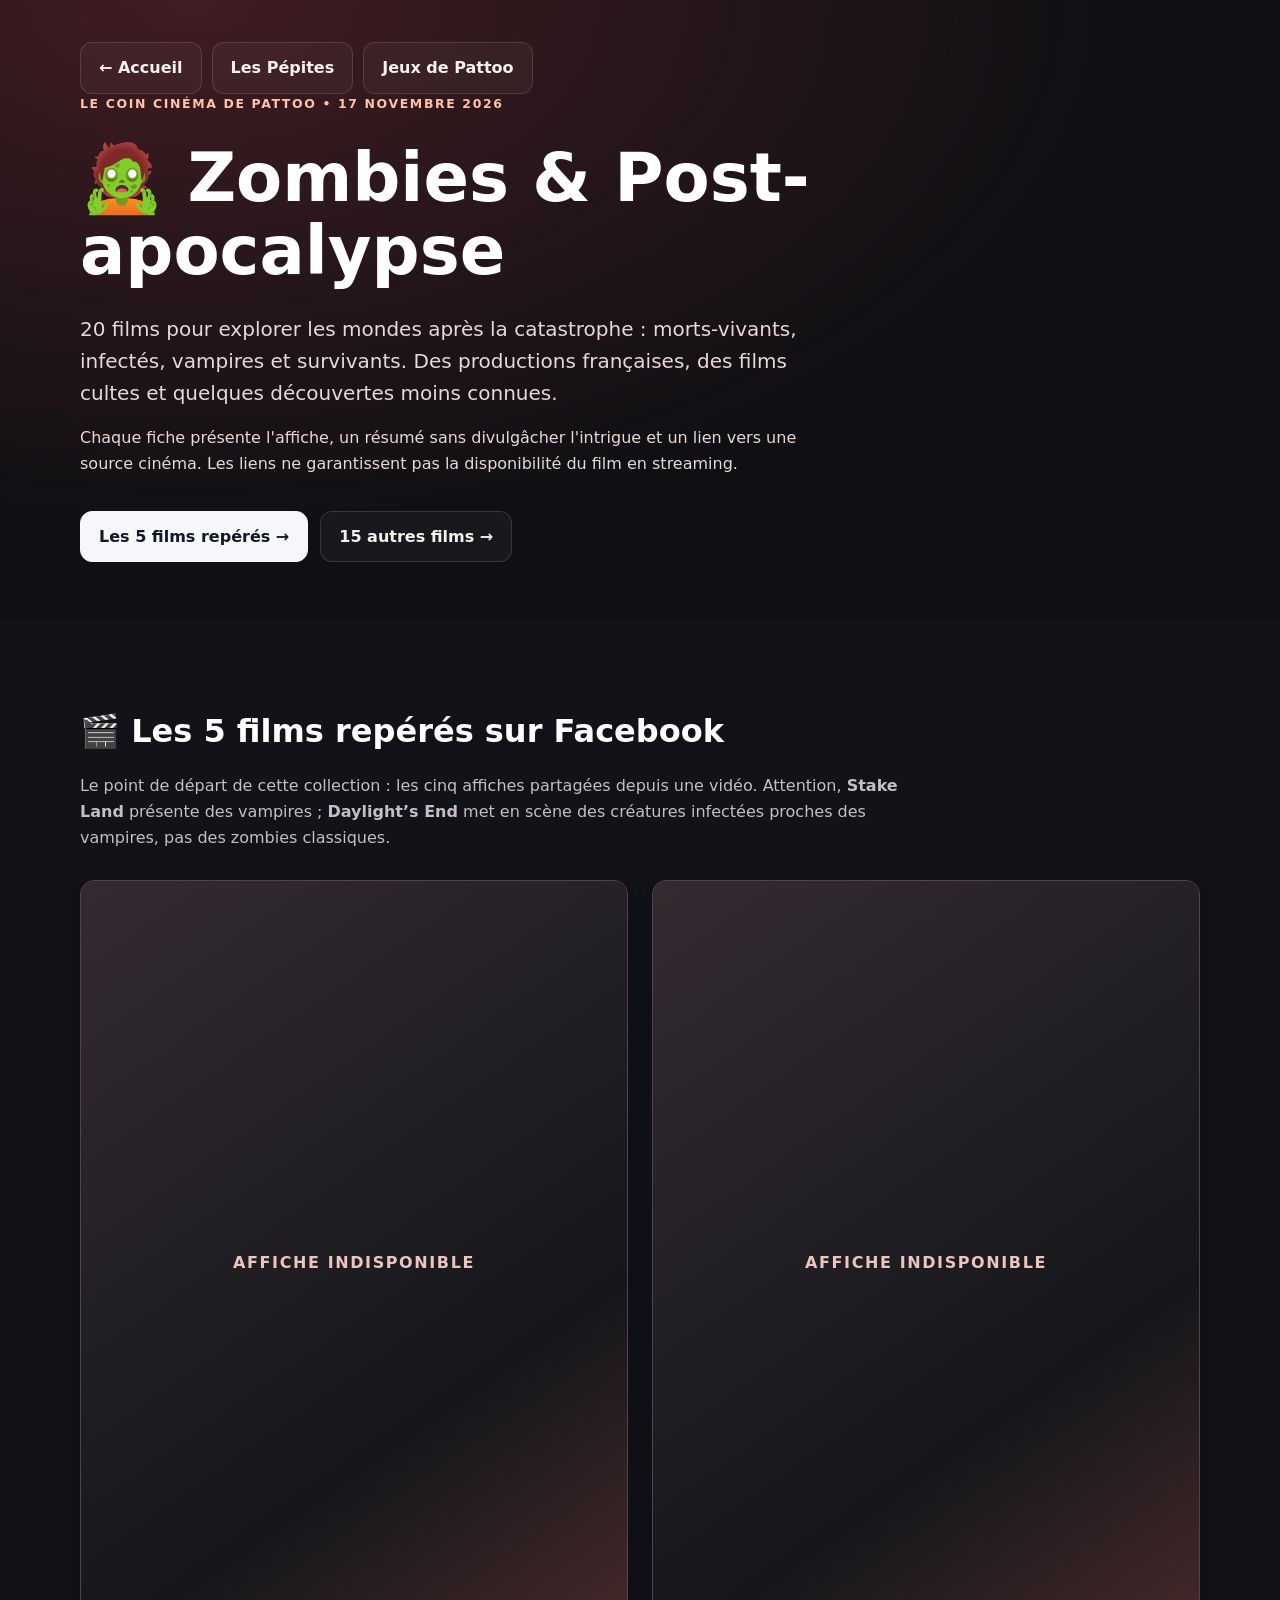
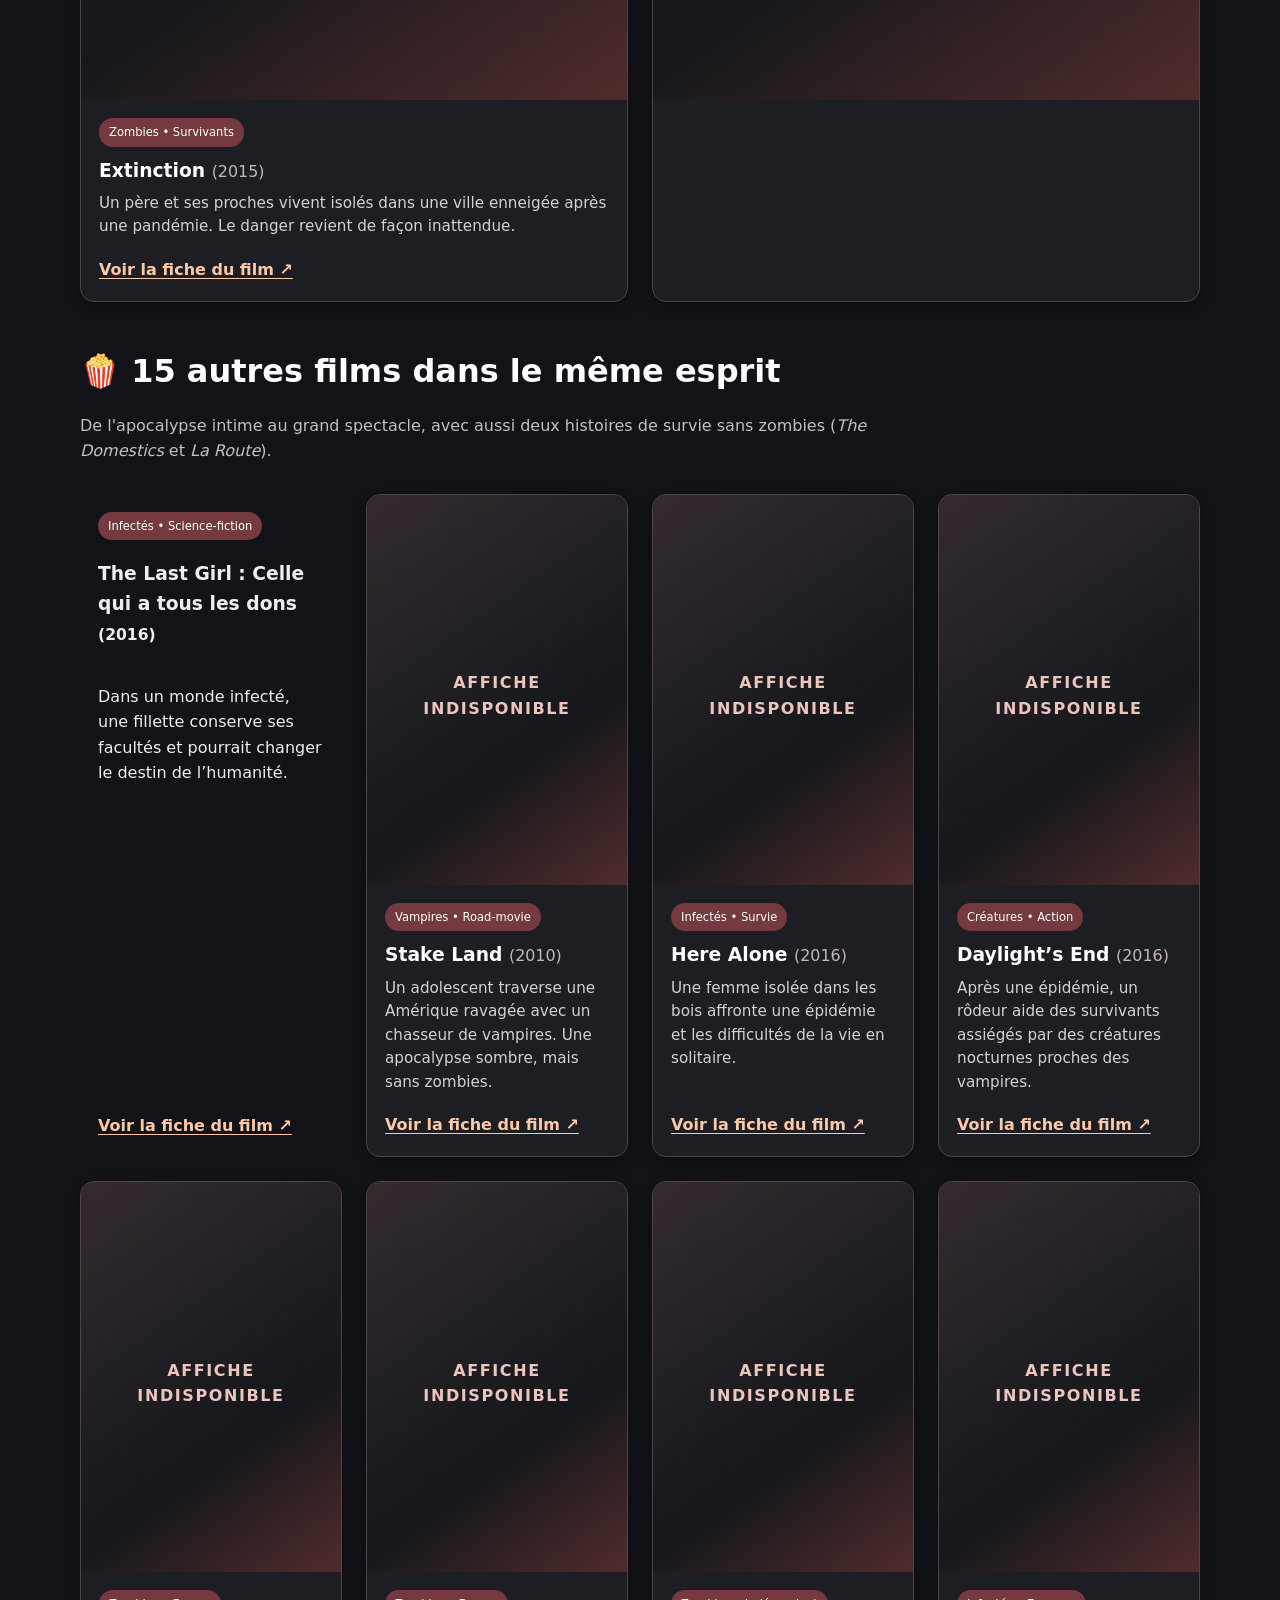
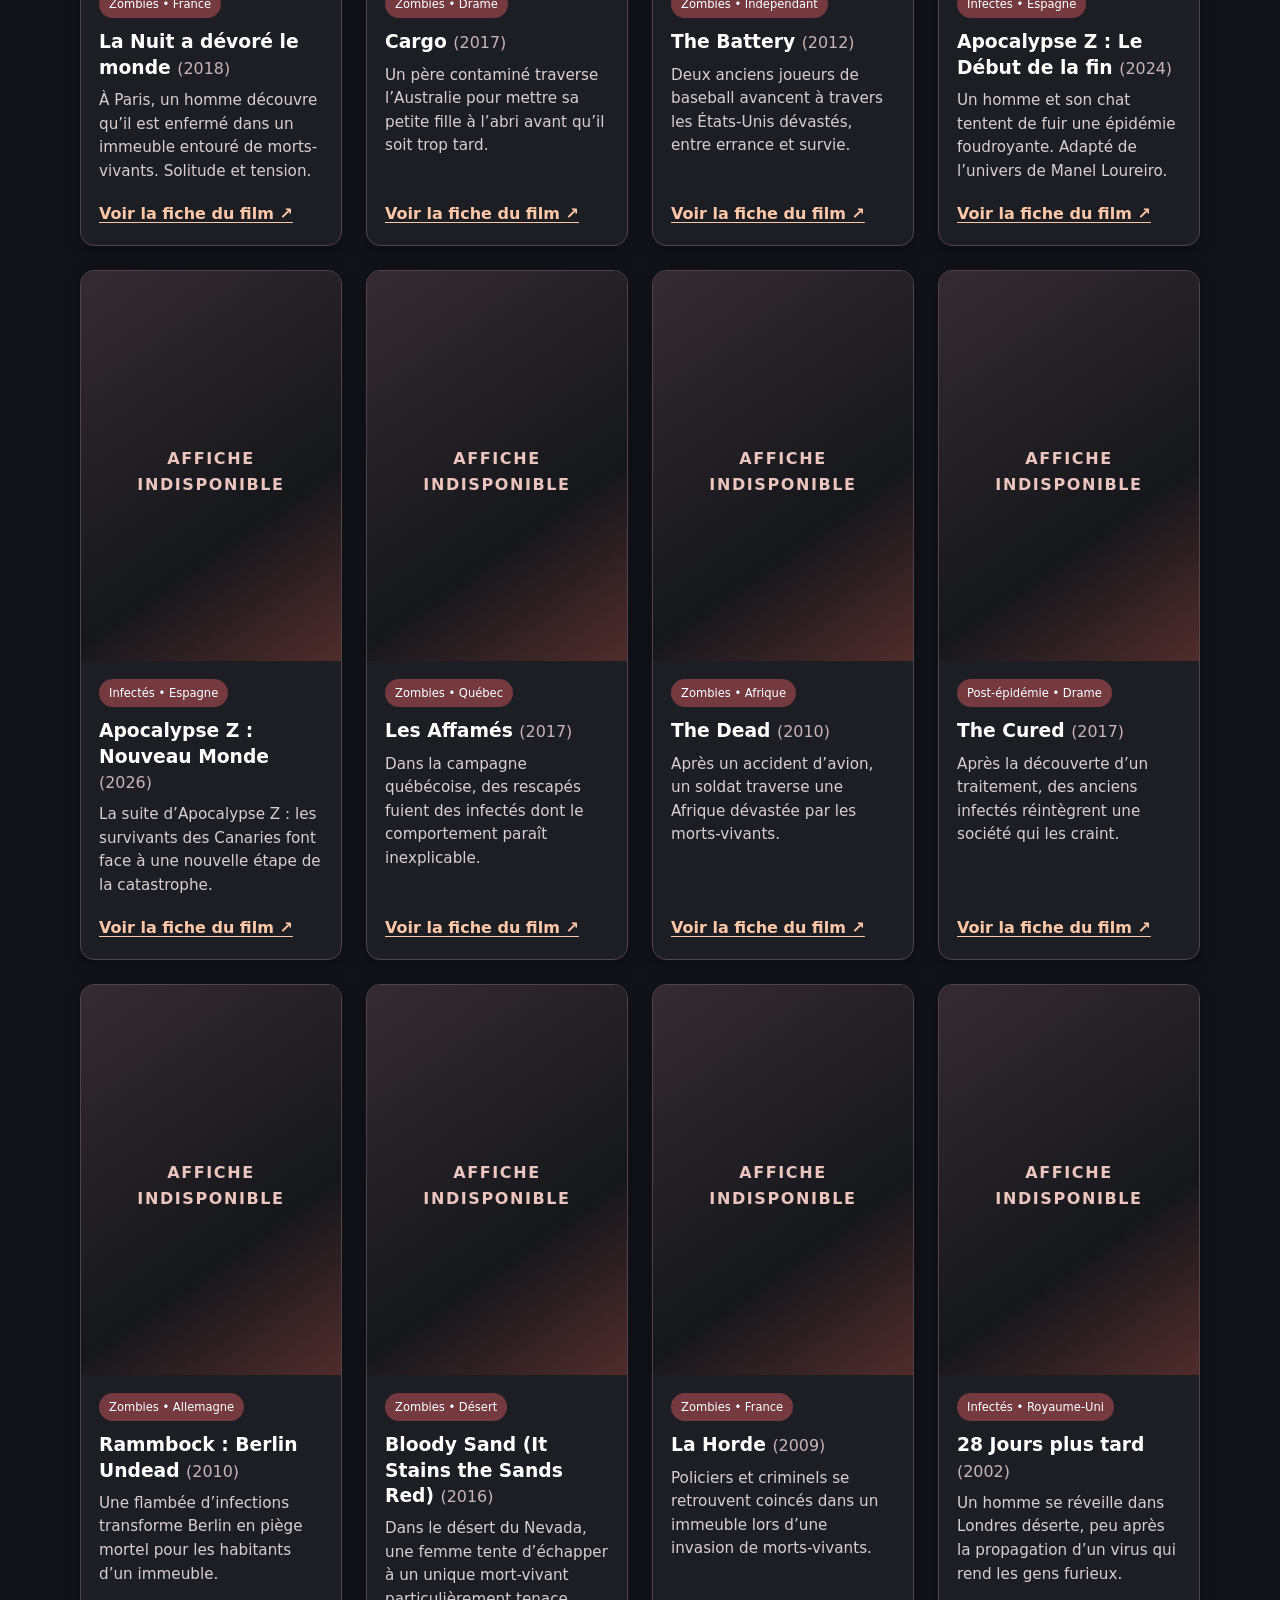
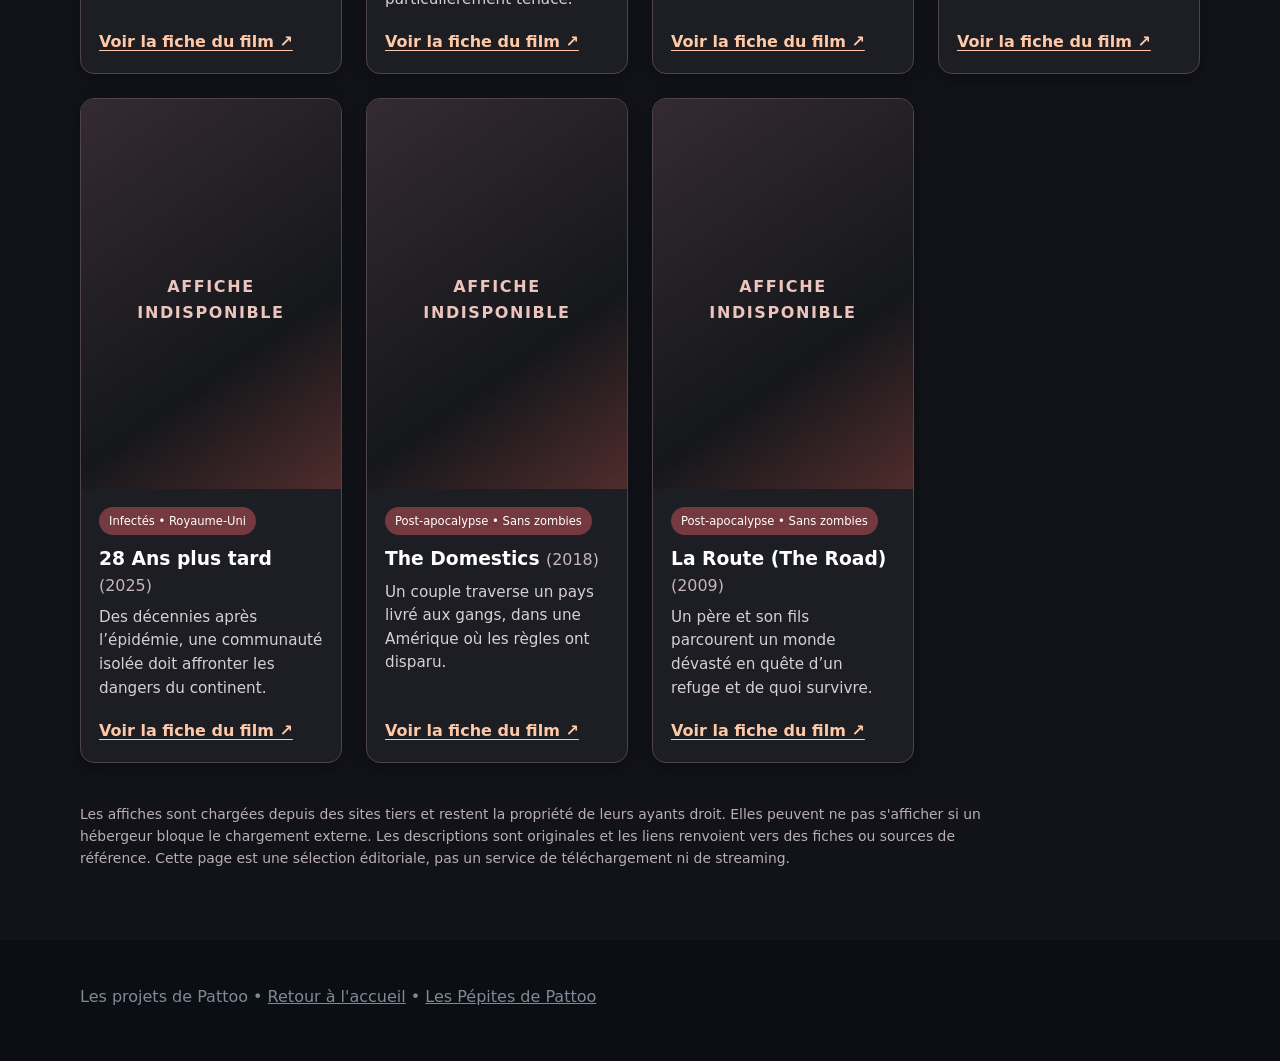
==== cinema.html @ 202adca7 "Ajoute une rubrique cinéma : 20 films zombies et post-apocalyptiques avec affiches" ====
<!doctype html>
<html lang="fr">
<head>
<meta charset="utf-8"><meta name="viewport" content="width=device-width, initial-scale=1">
<title>Cinéma de Pattoo — 20 films de zombies et post-apocalyptiques</title>
<meta name="description" content="20 films de zombies, infectés, vampires et survie post-apocalyptique : affiches, présentations et liens vers les fiches. La sélection de Pattoo.">
<link rel="canonical" href="https://les-projets-de-pattoo.vercel.app/cinema.html">
<meta property="og:title" content="Cinéma de Pattoo — Zombies & Post-apocalypse">
<meta property="og:description" content="20 films de zombies et mondes dévastés, avec affiches et courts résumés.">
<meta property="og:url" content="https://les-projets-de-pattoo.vercel.app/cinema.html">
<meta property="og:type" content="website"><meta property="og:locale" content="fr_FR">
<link rel="stylesheet" href="styles.css">
<style>
:root{color-scheme:dark}.cinema-header{background:radial-gradient(ellipse at 15% 0%,#6a272d88,transparent 60%),#101014;color:#f5f1ee;padding:42px 0 56px}
.cinema-header h1{font-size:clamp(2.1rem,6vw,4.2rem);line-height:1.1;margin:28px 0 12px;color:white}
.cinema-header p{max-width:750px;color:#e7d9d5}
.cinema-header nav{display:flex;gap:10px;flex-wrap:wrap}
.cinema-header .eyebrow{color:#ffc3a7;letter-spacing:.13em}
.film-section{background:#111319;padding:44px 0 70px;color:#eee}
.film-section .intro{max-width:850px;margin-bottom:30px;color:#c6bec0}
.film-grid{display:grid;grid-template-columns:repeat(auto-fit,minmax(min(100%,235px),1fr));gap:24px}
.film{border:1px solid #504448;border-radius:14px;overflow:hidden;background:#1d1d24;display:flex;flex-direction:column;box-shadow:0 5px 16px #0005}
.poster{display:flex;position:relative;aspect-ratio:2/3;background:linear-gradient(145deg,#342b31,#15171b 65%,#502c2c);align-items:center;justify-content:center;overflow:hidden}
.poster img{width:100%;height:100%;object-fit:contain;background:#17171b}
.poster.sans-affiche:after{content:"AFFICHE INDISPONIBLE";position:absolute;top:45%;left:5%;width:90%;font-weight:700;text-align:center;color:#ecc5be;letter-spacing:.1em}
.film-content{padding:18px;display:flex;flex:1;flex-direction:column}
.film h3{color:#fff;font-size:1.17rem;line-height:1.35;margin:11px 0 9px}
.film h3 small{font-weight:400;font-size:.85em;color:#c6b5ba}
.film p{line-height:1.55;font-size:.95rem;color:#d7d0d2;margin:0 0 18px}
.tag{background:#743a40;color:#fff;border-radius:14px;font-size:.72rem;align-self:start;padding:5px 10px}
.detail{color:#ffc9a7;font-weight:650;margin-top:auto;text-decoration:underline;text-underline-offset:3px}
.film-section h2{color:#fff;margin:44px 0 16px;font-size:clamp(1.4rem,3vw,2rem)}
.fineprint{color:#baaeb2;font-size:.87rem;max-width:920px;margin:40px 0 0;line-height:1.6}
@media(max-width:640px){.cinema-header{padding-top:26px}.film-grid{grid-template-columns:repeat(2,minmax(0,1fr));gap:12px}.film-content{padding:12px}.film h3{font-size:1rem}.film p{font-size:.87rem}.poster{aspect-ratio:2/3}}
@media(max-width:380px){.film-grid{grid-template-columns:1fr}}
</style>
</head>
<body>
<header class="cinema-header"><div class="wrap">
<nav aria-label="Navigation"><a class="button" href="index.html">← Accueil</a><a class="button" href="pepites.html">Les Pépites</a><a class="button" href="jeux.html">Jeux de Pattoo</a></nav>
<p class="eyebrow">LE COIN CINÉMA DE PATTOO • 17 NOVEMBRE 2026</p>
<h1>🧟 Zombies &amp; Post-apocalypse</h1>
<p class="lead">20 films pour explorer les mondes après la catastrophe : morts-vivants, infectés, vampires et survivants. Des productions françaises, des films cultes et quelques découvertes moins connues.</p>
<p>Chaque fiche présente l'affiche, un résumé sans divulgâcher l'intrigue et un lien vers une source cinéma. Les liens ne garantissent pas la disponibilité du film en streaming.</p>
<div class="hero-actions"><a class="button primary" href="#mes-captures">Les 5 films repérés →</a><a class="button" href="#autres-films">15 autres films →</a></div>
</div></header>
<main class="film-section"><div class="wrap">
<h2 id="mes-captures">🎬 Les 5 films repérés sur Facebook</h2>
<p class="intro">Le point de départ de cette collection : les cinq affiches partagées depuis une vidéo. Attention, <strong>Stake Land</strong> présente des vampires ; <strong>Daylight’s End</strong> met en scène des créatures infectées proches des vampires, pas des zombies classiques.</p>
<div class="film-grid"><article class="film" data-group="captures">
<a class="poster" href="https://www.pathefilms.com/en/movies/extinction/dvd-blu-ray-vod" target="_blank" rel="noopener noreferrer" aria-label="Voir la fiche de Extinction"><img src="https://pathefilms-site-prod.s3.eu-west-3.amazonaws.com/media/cache/cover/2024/10/10/370ed206-209b-4878-91fd-c6c2366d0879-extinction.jpg/1f453ad824a670c0a9198446896070a6" alt="Affiche du film Extinction" loading="lazy" referrerpolicy="no-referrer" onerror="this.style.display='none'; this.parentElement.classList.add('sans-affiche')"></a>
<div class="film-content"><span class="tag">Zombies • Survivants</span><h3>Extinction <small>(2015)</small></h3><p>Un père et ses proches vivent isolés dans une ville enneigée après une pandémie. Le danger revient de façon inattendue.</p><a class="detail" href="https://www.pathefilms.com/en/movies/extinction/dvd-blu-ray-vod" target="_blank" rel="noopener noreferrer">Voir la fiche du film ↗</a></div></article>
<article class="film" data-group="captures">
<a class="poster" href="https://www.allocine.fr/film/fichefilm_gen_cfilm=236389.html" target="_blank" rel="noopener noreferrer" aria-label="Voir la fiche de The Last Girl : Celle qui a tous les dons"><img src="https://www.impawards.com/2016/posters/girl_with_all_the_gifts_ver4_xxlg.jpg" alt="Affiche du film The Last Girl : Celle qui a tous les dons" loading="lazy" referrerpolicy="no-referrer" onerror="this.style.display='none'; this.parentElement.classList.add('sans-affiche')"></a></div>
<h2 id="autres-films">🍿 15 autres films dans le même esprit</h2>
<p class="intro">De l'apocalypse intime au grand spectacle, avec aussi deux histoires de survie sans zombies (<em>The Domestics</em> et <em>La Route</em>).</p>
<div class="film-grid"><div class="film-content"><span class="tag">Infectés • Science-fiction</span><h3>The Last Girl : Celle qui a tous les dons <small>(2016)</small></h3><p>Dans un monde infecté, une fillette conserve ses facultés et pourrait changer le destin de l’humanité.</p><a class="detail" href="https://www.allocine.fr/film/fichefilm_gen_cfilm=236389.html" target="_blank" rel="noopener noreferrer">Voir la fiche du film ↗</a></div></article>
<article class="film" data-group="captures">
<a class="poster" href="https://www.allocine.fr/film/fichefilm_gen_cfilm=186053.html" target="_blank" rel="noopener noreferrer" aria-label="Voir la fiche de Stake Land"><img src="https://d2j05qp2jb3mfw.cloudfront.net/film-artwork/2431/_1200x630_fit_center-center_82_none/Stake-Land.jpg?mtime=1728068060" alt="Affiche du film Stake Land" loading="lazy" referrerpolicy="no-referrer" onerror="this.style.display='none'; this.parentElement.classList.add('sans-affiche')"></a>
<div class="film-content"><span class="tag">Vampires • Road-movie</span><h3>Stake Land <small>(2010)</small></h3><p>Un adolescent traverse une Amérique ravagée avec un chasseur de vampires. Une apocalypse sombre, mais sans zombies.</p><a class="detail" href="https://www.allocine.fr/film/fichefilm_gen_cfilm=186053.html" target="_blank" rel="noopener noreferrer">Voir la fiche du film ↗</a></div></article>
<article class="film" data-group="captures">
<a class="poster" href="https://www.allocine.fr/film/fichefilm_gen_cfilm=245994.html" target="_blank" rel="noopener noreferrer" aria-label="Voir la fiche de Here Alone"><img src="https://fr.web.img6.acsta.net/pictures/21/05/10/15/18/0114825.jpg" alt="Affiche du film Here Alone" loading="lazy" referrerpolicy="no-referrer" onerror="this.style.display='none'; this.parentElement.classList.add('sans-affiche')"></a>
<div class="film-content"><span class="tag">Infectés • Survie</span><h3>Here Alone <small>(2016)</small></h3><p>Une femme isolée dans les bois affronte une épidémie et les difficultés de la vie en solitaire.</p><a class="detail" href="https://www.allocine.fr/film/fichefilm_gen_cfilm=245994.html" target="_blank" rel="noopener noreferrer">Voir la fiche du film ↗</a></div></article>
<article class="film" data-group="captures">
<a class="poster" href="https://www.amctheatres.com/movies/daylight-s-end-51648" target="_blank" rel="noopener noreferrer" aria-label="Voir la fiche de Daylight’s End"><img src="https://images.fandango.com/ImageRenderer/820/0/redesign/static/img/default_poster.png/0/images/masterrepository/fandango/194358/DaylightsEnd-posterart.jpg" alt="Affiche du film Daylight’s End" loading="lazy" referrerpolicy="no-referrer" onerror="this.style.display='none'; this.parentElement.classList.add('sans-affiche')"></a>
<div class="film-content"><span class="tag">Créatures • Action</span><h3>Daylight’s End <small>(2016)</small></h3><p>Après une épidémie, un rôdeur aide des survivants assiégés par des créatures nocturnes proches des vampires.</p><a class="detail" href="https://www.amctheatres.com/movies/daylight-s-end-51648" target="_blank" rel="noopener noreferrer">Voir la fiche du film ↗</a></div></article>
<article class="film" data-group="selection">
<a class="poster" href="https://www.avoir-alire.com/la-nuit-a-devore-le-monde-bande-annonce-d-un-french-zombie-movie-gerardmer-2018" target="_blank" rel="noopener noreferrer" aria-label="Voir la fiche de La Nuit a dévoré le monde"><img src="https://www.avoir-alire.com/IMG/logo/arton37463.jpg" alt="Affiche du film La Nuit a dévoré le monde" loading="lazy" referrerpolicy="no-referrer" onerror="this.style.display='none'; this.parentElement.classList.add('sans-affiche')"></a>
<div class="film-content"><span class="tag">Zombies • France</span><h3>La Nuit a dévoré le monde <small>(2018)</small></h3><p>À Paris, un homme découvre qu’il est enfermé dans un immeuble entouré de morts-vivants. Solitude et tension.</p><a class="detail" href="https://www.avoir-alire.com/la-nuit-a-devore-le-monde-bande-annonce-d-un-french-zombie-movie-gerardmer-2018" target="_blank" rel="noopener noreferrer">Voir la fiche du film ↗</a></div></article>
<article class="film" data-group="selection">
<a class="poster" href="https://www.imdb.com/title/tt3860916/" target="_blank" rel="noopener noreferrer" aria-label="Voir la fiche de Cargo"><img src="https://m.media-amazon.com/images/M/MV5BNTE2MTg0NWQtNDgxZS00NWUxLWEyMzYtNDNjMzQwNzVhMGZhXkEyXkFqcGc%40._V1_.jpg" alt="Affiche du film Cargo" loading="lazy" referrerpolicy="no-referrer" onerror="this.style.display='none'; this.parentElement.classList.add('sans-affiche')"></a>
<div class="film-content"><span class="tag">Zombies • Drame</span><h3>Cargo <small>(2017)</small></h3><p>Un père contaminé traverse l’Australie pour mettre sa petite fille à l’abri avant qu’il soit trop tard.</p><a class="detail" href="https://www.imdb.com/title/tt3860916/" target="_blank" rel="noopener noreferrer">Voir la fiche du film ↗</a></div></article>
<article class="film" data-group="selection">
<a class="poster" href="https://www.cinematerial.com/movies/the-battery-i2272350/p/p3prnu2e" target="_blank" rel="noopener noreferrer" aria-label="Voir la fiche de The Battery"><img src="https://media-cache.cinematerial.com/p/500x/p3prnu2e/the-battery-movie-poster.jpg?v=1456533631" alt="Affiche du film The Battery" loading="lazy" referrerpolicy="no-referrer" onerror="this.style.display='none'; this.parentElement.classList.add('sans-affiche')"></a>
<div class="film-content"><span class="tag">Zombies • Indépendant</span><h3>The Battery <small>(2012)</small></h3><p>Deux anciens joueurs de baseball avancent à travers les États-Unis dévastés, entre errance et survie.</p><a class="detail" href="https://www.cinematerial.com/movies/the-battery-i2272350/p/p3prnu2e" target="_blank" rel="noopener noreferrer">Voir la fiche du film ↗</a></div></article>
<article class="film" data-group="selection">
<a class="poster" href="https://www.allocine.fr/film/fichefilm_gen_cfilm=315655.html" target="_blank" rel="noopener noreferrer" aria-label="Voir la fiche de Apocalypse Z : Le Début de la fin"><img src="https://pics.filmaffinity.com/Apocalipsis_Z_El_principio_del_fin-657548553-large.jpg" alt="Affiche du film Apocalypse Z : Le Début de la fin" loading="lazy" referrerpolicy="no-referrer" onerror="this.style.display='none'; this.parentElement.classList.add('sans-affiche')"></a>
<div class="film-content"><span class="tag">Infectés • Espagne</span><h3>Apocalypse Z : Le Début de la fin <small>(2024)</small></h3><p>Un homme et son chat tentent de fuir une épidémie foudroyante. Adapté de l’univers de Manel Loureiro.</p><a class="detail" href="https://www.allocine.fr/film/fichefilm_gen_cfilm=315655.html" target="_blank" rel="noopener noreferrer">Voir la fiche du film ↗</a></div></article>
<article class="film" data-group="selection">
<a class="poster" href="https://www.allocine.fr/film/fichefilm_gen_cfilm=1000052550.html" target="_blank" rel="noopener noreferrer" aria-label="Voir la fiche de Apocalypse Z : Nouveau Monde"><img src="https://pics.filmaffinity.com/Apocalipsis_Z_Parte_II-704685122-large.jpg" alt="Affiche du film Apocalypse Z : Nouveau Monde" loading="lazy" referrerpolicy="no-referrer" onerror="this.style.display='none'; this.parentElement.classList.add('sans-affiche')"></a>
<div class="film-content"><span class="tag">Infectés • Espagne</span><h3>Apocalypse Z : Nouveau Monde <small>(2026)</small></h3><p>La suite d’Apocalypse Z : les survivants des Canaries font face à une nouvelle étape de la catastrophe.</p><a class="detail" href="https://www.allocine.fr/film/fichefilm_gen_cfilm=1000052550.html" target="_blank" rel="noopener noreferrer">Voir la fiche du film ↗</a></div></article>
<article class="film" data-group="selection">
<a class="poster" href="https://www.imdb.com/title/tt6243140/" target="_blank" rel="noopener noreferrer" aria-label="Voir la fiche de Les Affamés"><img src="https://m.media-amazon.com/images/M/MV5BMTdlMTNmZjUtNTdmNC00ZmNhLWFiN2QtNjU2ZTFkZDQ4NjE2XkEyXkFqcGdeQXVyMTE5MzA5OA%40%40._V1_.jpg" alt="Affiche du film Les Affamés" loading="lazy" referrerpolicy="no-referrer" onerror="this.style.display='none'; this.parentElement.classList.add('sans-affiche')"></a>
<div class="film-content"><span class="tag">Zombies • Québec</span><h3>Les Affamés <small>(2017)</small></h3><p>Dans la campagne québécoise, des rescapés fuient des infectés dont le comportement paraît inexplicable.</p><a class="detail" href="https://www.imdb.com/title/tt6243140/" target="_blank" rel="noopener noreferrer">Voir la fiche du film ↗</a></div></article>
<article class="film" data-group="selection">
<a class="poster" href="https://www.allocine.fr/film/fichefilm_gen_cfilm=195890.html" target="_blank" rel="noopener noreferrer" aria-label="Voir la fiche de The Dead"><img src="https://images.plex.tv/photo?size=large-1280&amp;url=https%3A%2F%2Fmetadata-static.plex.tv%2F7%2Fgracenote%2F78f068ed93fe670df6675ab35ab483f0.jpg" alt="Affiche du film The Dead" loading="lazy" referrerpolicy="no-referrer" onerror="this.style.display='none'; this.parentElement.classList.add('sans-affiche')"></a>
<div class="film-content"><span class="tag">Zombies • Afrique</span><h3>The Dead <small>(2010)</small></h3><p>Après un accident d’avion, un soldat traverse une Afrique dévastée par les morts-vivants.</p><a class="detail" href="https://www.allocine.fr/film/fichefilm_gen_cfilm=195890.html" target="_blank" rel="noopener noreferrer">Voir la fiche du film ↗</a></div></article>
<article class="film" data-group="selection">
<a class="poster" href="https://www.imdb.com/title/tt3463106/" target="_blank" rel="noopener noreferrer" aria-label="Voir la fiche de The Cured"><img src="https://m.media-amazon.com/images/M/MV5BMmIwODI3NGItZGUxOS00ZDdiLWFhZmMtYzNmOTczNmJhM2VmXkEyXkFqcGc%40._V1_.jpg" alt="Affiche du film The Cured" loading="lazy" referrerpolicy="no-referrer" onerror="this.style.display='none'; this.parentElement.classList.add('sans-affiche')"></a>
<div class="film-content"><span class="tag">Post-épidémie • Drame</span><h3>The Cured <small>(2017)</small></h3><p>Après la découverte d’un traitement, des anciens infectés réintègrent une société qui les craint.</p><a class="detail" href="https://www.imdb.com/title/tt3463106/" target="_blank" rel="noopener noreferrer">Voir la fiche du film ↗</a></div></article>
<article class="film" data-group="selection">
<a class="poster" href="https://www.lavanguardia.com/peliculas-series/peliculas/rammbock-49901" target="_blank" rel="noopener noreferrer" aria-label="Voir la fiche de Rammbock : Berlin Undead"><img src="https://peliculas.lavanguardia.com/imagenes/w1280/qovrWBNlH8WttMDjzoP9jDkUcFC.jpg" alt="Affiche du film Rammbock : Berlin Undead" loading="lazy" referrerpolicy="no-referrer" onerror="this.style.display='none'; this.parentElement.classList.add('sans-affiche')"></a>
<div class="film-content"><span class="tag">Zombies • Allemagne</span><h3>Rammbock : Berlin Undead <small>(2010)</small></h3><p>Une flambée d’infections transforme Berlin en piège mortel pour les habitants d’un immeuble.</p><a class="detail" href="https://www.lavanguardia.com/peliculas-series/peliculas/rammbock-49901" target="_blank" rel="noopener noreferrer">Voir la fiche du film ↗</a></div></article>
<article class="film" data-group="selection">
<a class="poster" href="https://www.allocine.fr/film/fichefilm_gen_cfilm=255215.html" target="_blank" rel="noopener noreferrer" aria-label="Voir la fiche de Bloody Sand (It Stains the Sands Red)"><img src="https://image.tmdb.org/t/p/original/rBCjDBa2Dau9WqEslCpdJni394M.jpg" alt="Affiche du film Bloody Sand (It Stains the Sands Red)" loading="lazy" referrerpolicy="no-referrer" onerror="this.style.display='none'; this.parentElement.classList.add('sans-affiche')"></a>
<div class="film-content"><span class="tag">Zombies • Désert</span><h3>Bloody Sand (It Stains the Sands Red) <small>(2016)</small></h3><p>Dans le désert du Nevada, une femme tente d’échapper à un unique mort-vivant particulièrement tenace.</p><a class="detail" href="https://www.allocine.fr/film/fichefilm_gen_cfilm=255215.html" target="_blank" rel="noopener noreferrer">Voir la fiche du film ↗</a></div></article>
<article class="film" data-group="selection">
<a class="poster" href="https://tv-programme.com/la-horde-film/casting" target="_blank" rel="noopener noreferrer" aria-label="Voir la fiche de La Horde"><img src="https://tv-programme.com/photos/streaming-la-horde-1-10152-1200.webp" alt="Affiche du film La Horde" loading="lazy" referrerpolicy="no-referrer" onerror="this.style.display='none'; this.parentElement.classList.add('sans-affiche')"></a>
<div class="film-content"><span class="tag">Zombies • France</span><h3>La Horde <small>(2009)</small></h3><p>Policiers et criminels se retrouvent coincés dans un immeuble lors d’une invasion de morts-vivants.</p><a class="detail" href="https://tv-programme.com/la-horde-film/casting" target="_blank" rel="noopener noreferrer">Voir la fiche du film ↗</a></div></article>
<article class="film" data-group="selection">
<a class="poster" href="https://fr.wikipedia.org/wiki/28_Jours_plus_tard" target="_blank" rel="noopener noreferrer" aria-label="Voir la fiche de 28 Jours plus tard"><img src="https://www.originalfilmart.com/cdn/shop/products/28_days_later_2002_teaser_original_film_art_ac77506e-1cfc-44ce-a064-ca4bed4a840e_600x.jpg?v=1594083782" alt="Affiche du film 28 Jours plus tard" loading="lazy" referrerpolicy="no-referrer" onerror="this.style.display='none'; this.parentElement.classList.add('sans-affiche')"></a>
<div class="film-content"><span class="tag">Infectés • Royaume-Uni</span><h3>28 Jours plus tard <small>(2002)</small></h3><p>Un homme se réveille dans Londres déserte, peu après la propagation d’un virus qui rend les gens furieux.</p><a class="detail" href="https://fr.wikipedia.org/wiki/28_Jours_plus_tard" target="_blank" rel="noopener noreferrer">Voir la fiche du film ↗</a></div></article>
<article class="film" data-group="selection">
<a class="poster" href="https://www.fandango.com/28-years-later-2025-238940/movie-overview" target="_blank" rel="noopener noreferrer" aria-label="Voir la fiche de 28 Ans plus tard"><img src="https://images.fandango.com/ImageRenderer/0/0/redesign/static/img/default_poster--dark-mode.png/0/images/masterrepository/Fandango/238940/28YL_OnLine_1400x2100_TSR_Skull-Tower_01.jpg" alt="Affiche du film 28 Ans plus tard" loading="lazy" referrerpolicy="no-referrer" onerror="this.style.display='none'; this.parentElement.classList.add('sans-affiche')"></a>
<div class="film-content"><span class="tag">Infectés • Royaume-Uni</span><h3>28 Ans plus tard <small>(2025)</small></h3><p>Des décennies après l’épidémie, une communauté isolée doit affronter les dangers du continent.</p><a class="detail" href="https://www.fandango.com/28-years-later-2025-238940/movie-overview" target="_blank" rel="noopener noreferrer">Voir la fiche du film ↗</a></div></article>
<article class="film" data-group="selection">
<a class="poster" href="https://www.imdb.com/title/tt5591666/" target="_blank" rel="noopener noreferrer" aria-label="Voir la fiche de The Domestics"><img src="https://m.media-amazon.com/images/M/MV5BNzgzZDM0ZDEtZGEyNi00OGY0LThjODYtNGFmMjhhMzFhN2JiXkEyXkFqcGc%40._V1_FMjpg_UX1000_.jpg" alt="Affiche du film The Domestics" loading="lazy" referrerpolicy="no-referrer" onerror="this.style.display='none'; this.parentElement.classList.add('sans-affiche')"></a>
<div class="film-content"><span class="tag">Post-apocalypse • Sans zombies</span><h3>The Domestics <small>(2018)</small></h3><p>Un couple traverse un pays livré aux gangs, dans une Amérique où les règles ont disparu.</p><a class="detail" href="https://www.imdb.com/title/tt5591666/" target="_blank" rel="noopener noreferrer">Voir la fiche du film ↗</a></div></article>
<article class="film" data-group="selection">
<a class="poster" href="https://www.posterazzi.com/the-road-movie-poster-print-27-x-40-item-movib45190/" target="_blank" rel="noopener noreferrer" aria-label="Voir la fiche de La Route (The Road)"><img src="https://cdn11.bigcommerce.com/s-yzgoj/images/stencil/1280x1280/products/2919411/5900875/MOVIB45190__69939.1679557859.jpg?c=2" alt="Affiche du film La Route (The Road)" loading="lazy" referrerpolicy="no-referrer" onerror="this.style.display='none'; this.parentElement.classList.add('sans-affiche')"></a>
<div class="film-content"><span class="tag">Post-apocalypse • Sans zombies</span><h3>La Route (The Road) <small>(2009)</small></h3><p>Un père et son fils parcourent un monde dévasté en quête d’un refuge et de quoi survivre.</p><a class="detail" href="https://www.posterazzi.com/the-road-movie-poster-print-27-x-40-item-movib45190/" target="_blank" rel="noopener noreferrer">Voir la fiche du film ↗</a></div></article></div>
<p class="fineprint">Les affiches sont chargées depuis des sites tiers et restent la propriété de leurs ayants droit. Elles peuvent ne pas s'afficher si un hébergeur bloque le chargement externe. Les descriptions sont originales et les liens renvoient vers des fiches ou sources de référence. Cette page est une sélection éditoriale, pas un service de téléchargement ni de streaming.</p>
</div></main>
<footer><div class="wrap"><p>Les projets de Pattoo • <a href="index.html">Retour à l'accueil</a> • <a href="pepites.html">Les Pépites de Pattoo</a></p></div></footer>
</body></html>
---- styles.css ----
*{box-sizing:border-box}html{scroll-behavior:smooth}body{margin:0;font-family:Inter,ui-sans-serif,system-ui,-apple-system,BlinkMacSystemFont,"Segoe UI",sans-serif;background:#0b0e13;color:#edf2f7;line-height:1.6}a{color:inherit}.wrap{width:min(1120px,calc(100% - 40px));margin:0 auto}.hero{padding:110px 0 90px;background:radial-gradient(circle at top right,rgba(74,144,226,.2),transparent 35%),linear-gradient(180deg,#101722 0%,#0b0e13 100%);border-bottom:1px solid rgba(255,255,255,.08)}.eyebrow{margin:0 0 14px;font-size:.78rem;font-weight:800;letter-spacing:.16em;color:#7fb5ff}.hero h1,.section h2{margin:0;line-height:1.08}.hero h1{font-size:clamp(3rem,8vw,6.7rem);max-width:900px}.lead{max-width:760px;font-size:1.25rem;color:#b7c3d3;margin:24px 0 0}.hero-actions{display:flex;gap:12px;flex-wrap:wrap;margin-top:34px}.button{display:inline-flex;align-items:center;justify-content:center;padding:12px 18px;border-radius:12px;text-decoration:none;border:1px solid rgba(255,255,255,.13);background:rgba(255,255,255,.04);font-weight:700}.button:hover{background:rgba(255,255,255,.08)}.button.primary{background:#f5f7fb;color:#111827;border-color:#f5f7fb}.section{padding:84px 0}.section.muted{background:#0f141c;border-top:1px solid rgba(255,255,255,.06);border-bottom:1px solid rgba(255,255,255,.06)}.section-head{max-width:760px;margin-bottom:34px}.section h2{font-size:clamp(2rem,5vw,3.7rem);margin-bottom:16px}.section p{color:#aeb9c7}.grid{display:grid;grid-template-columns:repeat(3,minmax(0,1fr));gap:18px}.card{display:flex;flex-direction:column;min-height:100%;padding:26px;border:1px solid rgba(255,255,255,.09);border-radius:18px;background:linear-gradient(180deg,rgba(255,255,255,.045),rgba(255,255,255,.02));box-shadow:0 18px 45px rgba(0,0,0,.12)}.card h3{font-size:1.7rem;margin:18px 0 4px}.card p{margin-top:0}.card ul{padding-left:20px;color:#d1d8e2}.card-top{display:flex;align-items:center;justify-content:space-between;gap:10px}.badge,.version{font-size:.75rem;font-weight:800;padding:6px 9px;border-radius:999px}.badge{background:rgba(84,156,255,.12);color:#8fc0ff}.version{color:#9ca8b8;border:1px solid rgba(255,255,255,.08)}.text-link{margin-top:auto;padding-top:14px;text-decoration:none;font-weight:800;color:#8fc0ff}.text-link:hover{text-decoration:underline}.split{display:grid;grid-template-columns:1fr 1.1fr;gap:52px;align-items:start}.callout{display:flex;align-items:center;justify-content:space-between;gap:30px;padding:34px;border:1px solid rgba(255,255,255,.09);border-radius:20px;background:linear-gradient(135deg,rgba(76,137,255,.08),rgba(255,255,255,.02))}.callout h2{font-size:clamp(2rem,4vw,3rem);margin-bottom:10px}footer{padding:28px 0 36px;color:#7f8a99}.footer-inner{display:flex;justify-content:space-between;gap:18px;border-top:1px solid rgba(255,255,255,.08);padding-top:22px}@media(max-width:900px){.grid{grid-template-columns:1fr}.split{grid-template-columns:1fr}.callout{align-items:flex-start;flex-direction:column}.hero{padding-top:80px}}@media(max-width:560px){.wrap{width:min(100% - 24px,1120px)}.hero{padding:68px 0 58px}.section{padding:62px 0}.card{padding:22px}.footer-inner{flex-direction:column}}

.pepites-section{background:#0f141c;border-top:1px solid rgba(255,255,255,.06);border-bottom:1px solid rgba(255,255,255,.06)}
.pepite-grid{grid-template-columns:repeat(3,minmax(0,1fr))}
.pepite-card{position:relative;overflow:hidden}
.pepite-card:before{content:"";position:absolute;inset:0 0 auto 0;height:3px;background:linear-gradient(90deg,#7fb5ff,transparent);opacity:.75}
.pepite-card h3{margin-top:20px}
.pepites-note{margin:24px 0 0;font-size:.9rem;color:#7f8a99}
@media(max-width:900px){.pepite-grid{grid-template-columns:1fr}}


/* La Cabane de Pattoo */
.cabane-section{
  position:relative;
  overflow:hidden;
  background:
    radial-gradient(circle at 12% 15%,rgba(212,155,87,.16),transparent 28%),
    radial-gradient(circle at 88% 75%,rgba(74,144,226,.12),transparent 30%),
    #0c1016;
  border-top:1px solid rgba(255,255,255,.06);
  border-bottom:1px solid rgba(255,255,255,.06);
}
.cabane-section:before{
  content:"";
  position:absolute;
  inset:0;
  pointer-events:none;
  opacity:.16;
  background-image:
    linear-gradient(rgba(255,255,255,.025) 1px,transparent 1px),
    linear-gradient(90deg,rgba(255,255,255,.025) 1px,transparent 1px);
  background-size:28px 28px;
}
.cabane-section .wrap{position:relative}
.cabane-hero{
  display:grid;
  grid-template-columns:minmax(0,1.5fr) minmax(240px,.5fr);
  gap:42px;
  align-items:center;
  padding:42px;
  border:1px solid rgba(212,155,87,.22);
  border-radius:26px;
  background:linear-gradient(135deg,rgba(212,155,87,.09),rgba(255,255,255,.025));
  box-shadow:0 28px 70px rgba(0,0,0,.2);
}
.cabane-kicker{
  display:inline-block;
  margin:0 0 12px!important;
  color:#e2b77f!important;
  font-size:.82rem;
  font-weight:900;
  letter-spacing:.22em;
}
.cabane-copy h2{font-size:clamp(2.8rem,6vw,5.4rem);max-width:760px}
.cabane-lead{font-size:1.18rem;max-width:760px}
.cabane-actions{display:flex;gap:12px;flex-wrap:wrap;margin-top:26px}
.cabane-sign{
  min-height:260px;
  display:flex;
  flex-direction:column;
  align-items:center;
  justify-content:center;
  text-align:center;
  border:1px solid rgba(226,183,127,.24);
  border-radius:24px;
  background:linear-gradient(180deg,rgba(226,183,127,.1),rgba(0,0,0,.12));
  transform:rotate(1.5deg);
}
.cabane-roof{font-size:5rem;line-height:1;color:#e2b77f;text-shadow:0 12px 30px rgba(0,0,0,.35)}
.cabane-sign strong{font-size:2rem;margin-top:12px}
.cabane-sign small{margin-top:4px;color:#8f9aaa;letter-spacing:.08em}
.cabane-intro-grid{
  display:grid;
  grid-template-columns:1.35fr 1fr 1fr;
  gap:18px;
  margin-top:20px;
}
.cabane-tile{
  min-height:260px;
  display:flex;
  flex-direction:column;
  justify-content:space-between;
  padding:26px;
  border:1px solid rgba(255,255,255,.09);
  border-radius:20px;
  background:linear-gradient(180deg,rgba(255,255,255,.045),rgba(255,255,255,.018));
}
.cabane-tile-large{background:linear-gradient(145deg,rgba(212,155,87,.13),rgba(255,255,255,.025))}
.cabane-number{font-size:.78rem;font-weight:900;letter-spacing:.12em;color:#e2b77f}
.cabane-tile h3{font-size:1.55rem;margin:8px 0}
.cabane-tile p{margin-bottom:0}
.cabane-note{margin:24px 0 0;font-size:.9rem;color:#7f8a99}
@media(max-width:900px){
  .cabane-hero{grid-template-columns:1fr;padding:30px}
  .cabane-sign{min-height:190px}
  .cabane-intro-grid{grid-template-columns:1fr}
  .cabane-photo-grid{grid-template-columns:1fr 1fr}
  .cabane-photo-featured,.cabane-photo-wide{grid-column:1/-1}
}
@media(max-width:560px){
  .cabane-hero{padding:24px}
}

.cabane-gallery-head{display:flex;justify-content:space-between;gap:28px;align-items:end;margin:54px 0 20px}
.cabane-gallery-head h3{font-size:clamp(2rem,4vw,3rem);margin:0}
.cabane-gallery-head p{max-width:520px;margin:0}
.cabane-photo-grid{display:grid;grid-template-columns:repeat(3,minmax(0,1fr));gap:16px}
.cabane-photo{margin:0;min-height:250px;border:1px solid rgba(255,255,255,.09);border-radius:20px;overflow:hidden;background:#111720}
.cabane-photo-featured{grid-column:span 2;grid-row:span 2;min-height:520px}
.cabane-photo-wide{grid-column:1/-1;min-height:360px}
.cabane-photo img{display:block;width:100%;height:100%;object-fit:cover;transition:transform .35s ease}
.cabane-photo:hover img{transform:scale(1.025)}
@media(max-width:700px){
  .cabane-gallery-head{display:block}
  .cabane-gallery-head p{margin-top:12px}
  .cabane-photo-grid{grid-template-columns:1fr}
  .cabane-photo-featured,.cabane-photo-wide{grid-column:auto;grid-row:auto;min-height:300px}
}

/* Sélection Linux : illustration et fiches du 18 octobre 2026. */
.linux-selection{display:grid;grid-template-columns:minmax(220px,380px) minmax(0,1fr);align-items:center;gap:32px;margin:8px 0 36px;padding:24px;border:1px solid rgba(67,210,241,.3);border-radius:22px;background:linear-gradient(135deg,#0c2136,#111923)}
.linux-selection img{display:block;width:100%;height:auto;border-radius:16px}
.linux-selection h2{margin:10px 0 16px;font-size:clamp(1.65rem,3vw,2.4rem);line-height:1.2}
.linux-selection .eyebrow{color:#66dff5}
.linux-selection a{color:#8feaff}
.linux-model-note{font-size:.9rem;line-height:1.65;color:#b9c9d8}
.tool-address{display:block;overflow-wrap:anywhere;color:#8feaff;font-size:.85rem;line-height:1.5;margin-top:6px}
#outil-localsend{scroll-margin-top:24px}
@media(max-width:700px){.linux-selection{grid-template-columns:1fr;padding:18px;gap:18px}.linux-poster{max-width:420px;width:100%;margin:auto}}

/* La Cabane de Pattoo : nouveautés de novembre 2026 */
.cabane-now{margin:22px 0 32px;padding:24px;border:1px solid rgba(255,255,255,.10);border-radius:22px;background:linear-gradient(130deg,#16212c,#0d151d)}
.cabane-now h4{font-size:clamp(1.4rem,2.6vw,2rem);margin:8px 0 12px}
.cabane-now>p:not(.eyebrow){margin:0 0 22px;max-width:860px;line-height:1.65}
.cabane-now-grid{display:grid;grid-template-columns:1.4fr .8fr .8fr;gap:16px;align-items:stretch}
.cabane-now-item{margin:0;min-width:0;display:flex;flex-direction:column;overflow:hidden;border:1px solid rgba(255,255,255,.10);border-radius:16px;background:#0a121c}
.cabane-now-item img,.cabane-now-item video{width:100%;height:380px;display:block;object-fit:contain;background:#080b0f}
.cabane-now-exterior img{object-fit:cover}
.cabane-now-item figcaption{padding:14px 16px;color:#dbe4eb;font-size:.9rem;line-height:1.4}
@media(max-width:900px){.cabane-now-grid{grid-template-columns:repeat(2,minmax(0,1fr))}.cabane-now-exterior{grid-column:1/-1}}
@media(max-width:560px){.cabane-now{padding:16px}.cabane-now-grid{grid-template-columns:1fr}.cabane-now-exterior{grid-column:auto}.cabane-now-item img,.cabane-now-item video{height:auto;max-height:520px}.cabane-now-portrait img,.cabane-now-portrait video{min-height:320px}}


/* La Cabane — huit nouvelles photos du 8 novembre 2026 */
.cabane-fresh{margin:26px 0 32px;padding:24px;border:1px solid rgba(226,183,127,.2);border-radius:22px;background:linear-gradient(140deg,#1e2026,#101820)}
.cabane-fresh h4{font-size:clamp(1.4rem,2.6vw,2rem);margin:8px 0 12px}
.cabane-fresh>p:not(.eyebrow){max-width:880px;line-height:1.65}
.cabane-fresh-grid{display:grid;grid-template-columns:repeat(3,minmax(0,1fr));gap:16px;margin-top:22px}
.cabane-fresh-photo{margin:0;min-width:0;overflow:hidden;border:1px solid rgba(255,255,255,.1);border-radius:16px;background:#0a111a}
.cabane-fresh-photo a{display:block;overflow:hidden;background:#060a0e}
.cabane-fresh-photo img{width:100%;height:250px;display:block;object-fit:cover;transition:transform .3s ease}
.cabane-fresh-photo a:hover img{transform:scale(1.035)}
.cabane-fresh-photo a:focus-visible{outline:3px solid #e2b77f;outline-offset:-3px}
.cabane-fresh-photo figcaption{padding:12px 14px;color:#dbe4eb;font-size:.9rem;line-height:1.5}
.cabane-fresh-wide{grid-column:span 2}
.cabane-fresh-portrait img{object-fit:contain}
.cabane-fresh-hint{margin:14px 0 0!important;font-size:.88rem;color:#b8c4d1}
@media(max-width:900px){.cabane-fresh-grid{grid-template-columns:repeat(2,minmax(0,1fr))}}
@media(max-width:600px){.cabane-fresh{padding:16px}.cabane-fresh-grid{grid-template-columns:1fr}.cabane-fresh-wide{grid-column:auto}.cabane-fresh-photo img{height:245px}.cabane-fresh-portrait img{height:380px}}
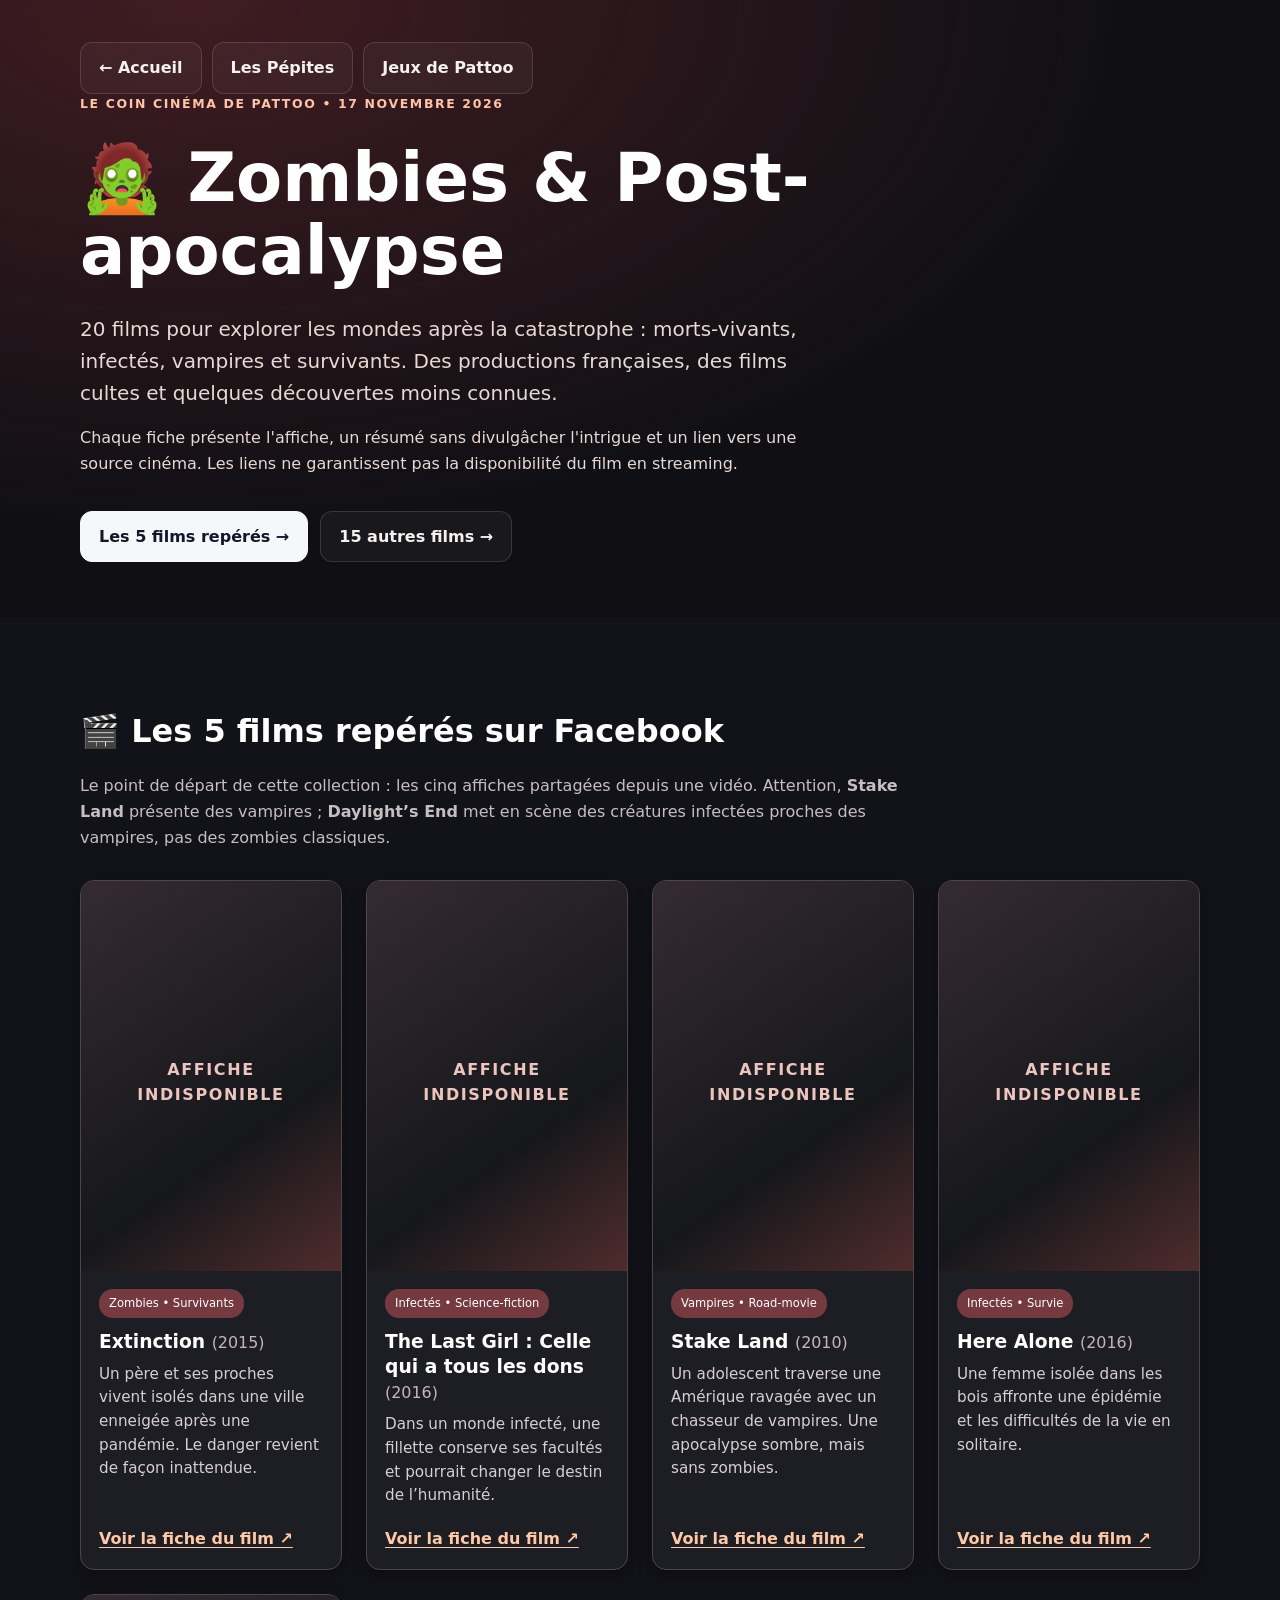
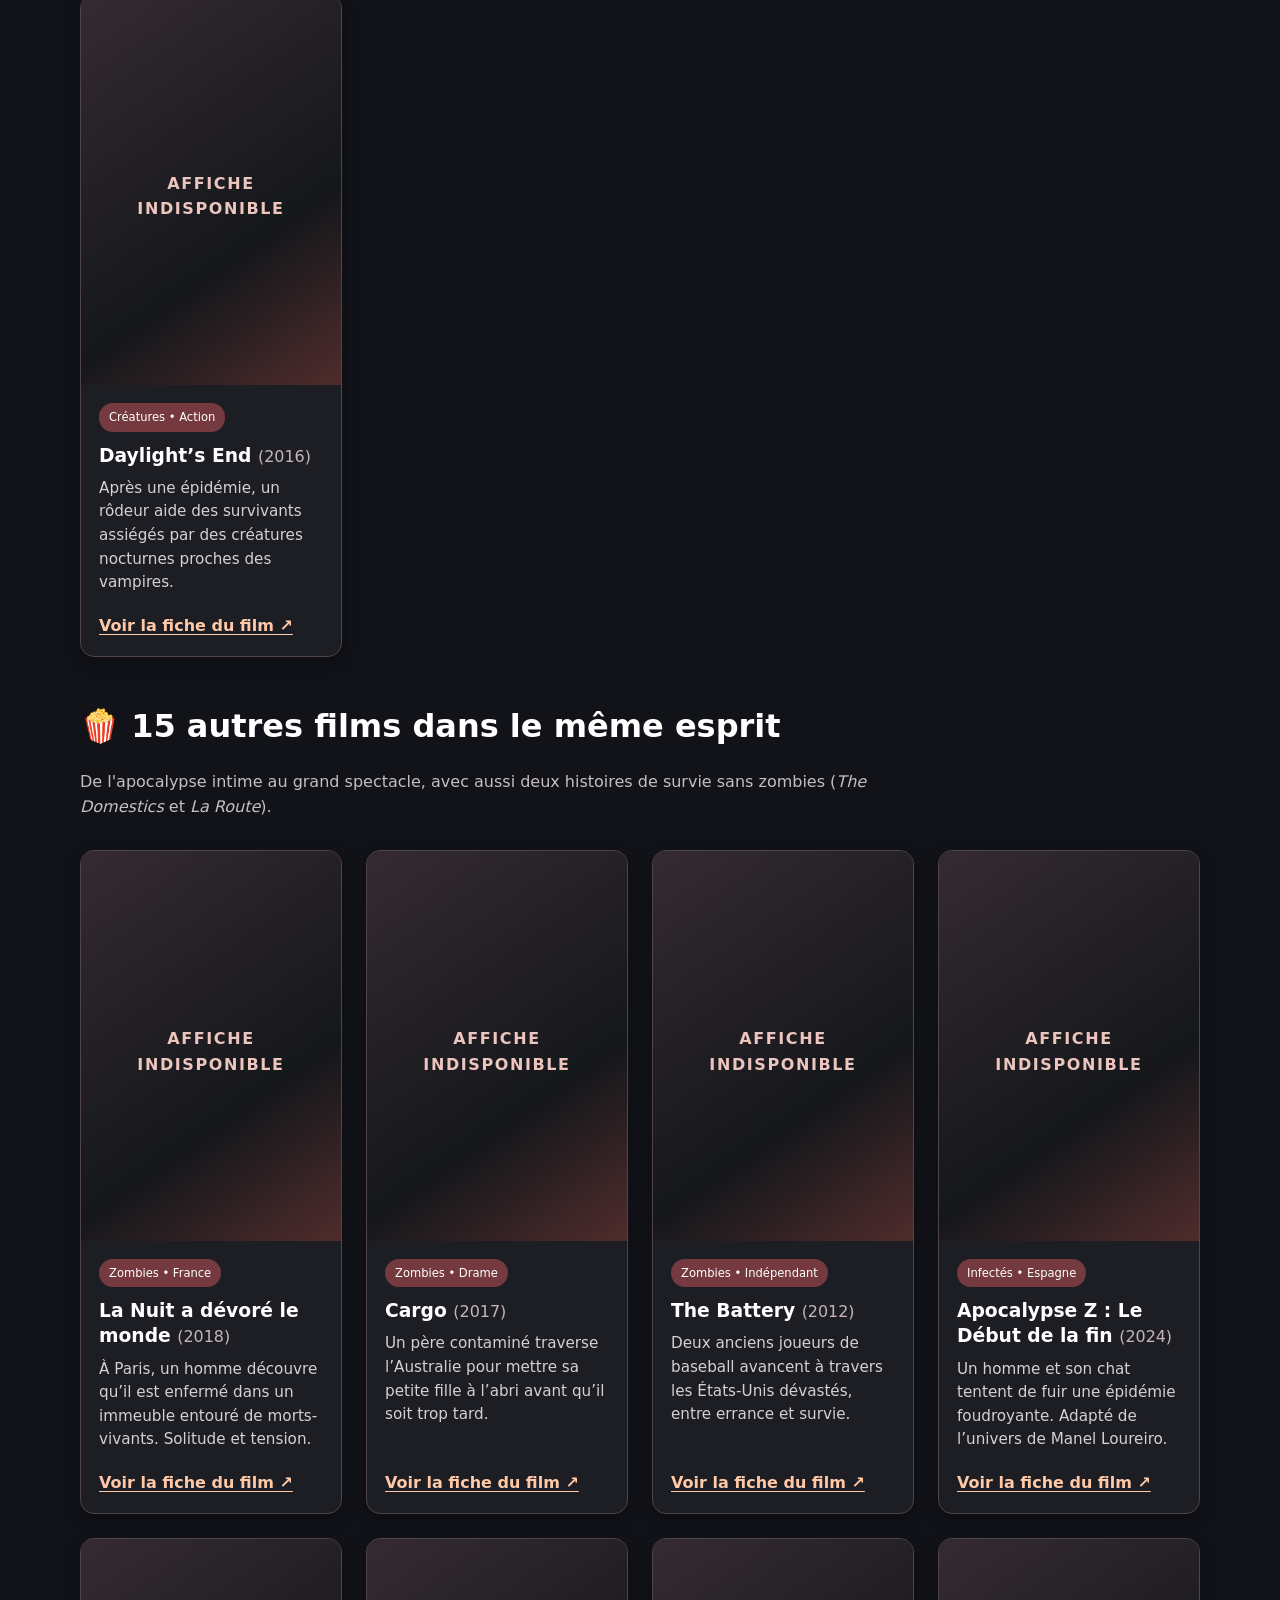
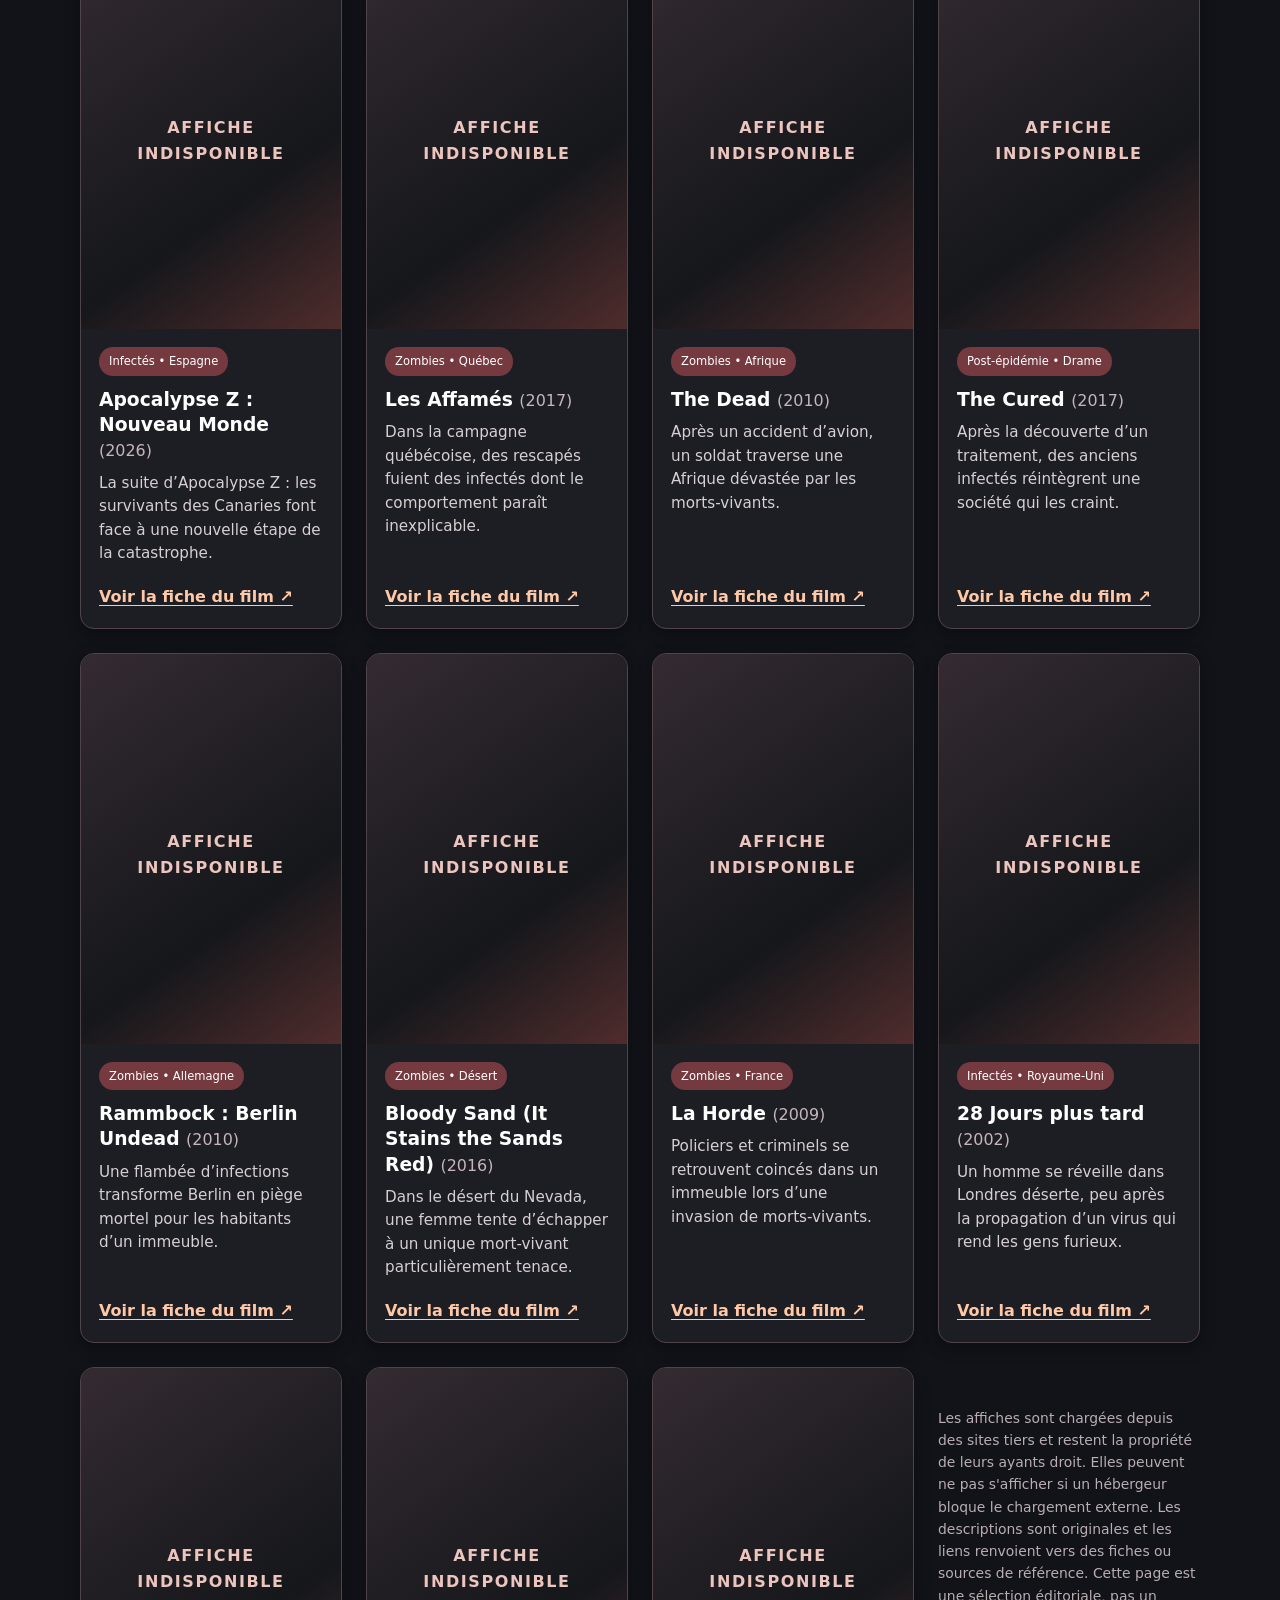
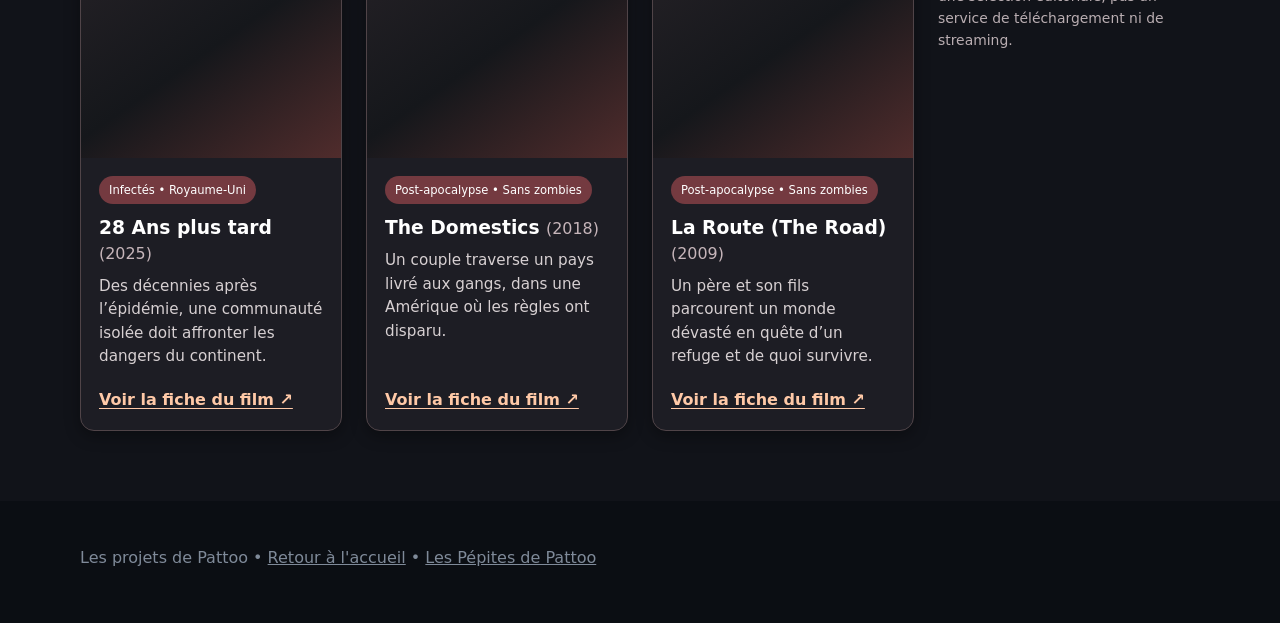
==== commit c9be1083: "Corrige la répartition des 5 affiches repérées et 15 recommandations" ====
--- a/cinema.html
+++ b/cinema.html
@@ -47,14 +47,13 @@
 <main class="film-section"><div class="wrap">
 <h2 id="mes-captures">🎬 Les 5 films repérés sur Facebook</h2>
 <p class="intro">Le point de départ de cette collection : les cinq affiches partagées depuis une vidéo. Attention, <strong>Stake Land</strong> présente des vampires ; <strong>Daylight’s End</strong> met en scène des créatures infectées proches des vampires, pas des zombies classiques.</p>
-<div class="film-grid"><article class="film" data-group="captures">
+<div class="film-grid">
+<article class="film" data-group="captures">
 <a class="poster" href="https://www.pathefilms.com/en/movies/extinction/dvd-blu-ray-vod" target="_blank" rel="noopener noreferrer" aria-label="Voir la fiche de Extinction"><img src="https://pathefilms-site-prod.s3.eu-west-3.amazonaws.com/media/cache/cover/2024/10/10/370ed206-209b-4878-91fd-c6c2366d0879-extinction.jpg/1f453ad824a670c0a9198446896070a6" alt="Affiche du film Extinction" loading="lazy" referrerpolicy="no-referrer" onerror="this.style.display='none'; this.parentElement.classList.add('sans-affiche')"></a>
 <div class="film-content"><span class="tag">Zombies • Survivants</span><h3>Extinction <small>(2015)</small></h3><p>Un père et ses proches vivent isolés dans une ville enneigée après une pandémie. Le danger revient de façon inattendue.</p><a class="detail" href="https://www.pathefilms.com/en/movies/extinction/dvd-blu-ray-vod" target="_blank" rel="noopener noreferrer">Voir la fiche du film ↗</a></div></article>
 <article class="film" data-group="captures">
-<a class="poster" href="https://www.allocine.fr/film/fichefilm_gen_cfilm=236389.html" target="_blank" rel="noopener noreferrer" aria-label="Voir la fiche de The Last Girl : Celle qui a tous les dons"><img src="https://www.impawards.com/2016/posters/girl_with_all_the_gifts_ver4_xxlg.jpg" alt="Affiche du film The Last Girl : Celle qui a tous les dons" loading="lazy" referrerpolicy="no-referrer" onerror="this.style.display='none'; this.parentElement.classList.add('sans-affiche')"></a></div>
-<h2 id="autres-films">🍿 15 autres films dans le même esprit</h2>
-<p class="intro">De l'apocalypse intime au grand spectacle, avec aussi deux histoires de survie sans zombies (<em>The Domestics</em> et <em>La Route</em>).</p>
-<div class="film-grid"><div class="film-content"><span class="tag">Infectés • Science-fiction</span><h3>The Last Girl : Celle qui a tous les dons <small>(2016)</small></h3><p>Dans un monde infecté, une fillette conserve ses facultés et pourrait changer le destin de l’humanité.</p><a class="detail" href="https://www.allocine.fr/film/fichefilm_gen_cfilm=236389.html" target="_blank" rel="noopener noreferrer">Voir la fiche du film ↗</a></div></article>
+<a class="poster" href="https://www.allocine.fr/film/fichefilm_gen_cfilm=236389.html" target="_blank" rel="noopener noreferrer" aria-label="Voir la fiche de The Last Girl : Celle qui a tous les dons"><img src="https://www.impawards.com/2016/posters/girl_with_all_the_gifts_ver4_xxlg.jpg" alt="Affiche du film The Last Girl : Celle qui a tous les dons" loading="lazy" referrerpolicy="no-referrer" onerror="this.style.display='none'; this.parentElement.classList.add('sans-affiche')"></a>
+<div class="film-content"><span class="tag">Infectés • Science-fiction</span><h3>The Last Girl : Celle qui a tous les dons <small>(2016)</small></h3><p>Dans un monde infecté, une fillette conserve ses facultés et pourrait changer le destin de l’humanité.</p><a class="detail" href="https://www.allocine.fr/film/fichefilm_gen_cfilm=236389.html" target="_blank" rel="noopener noreferrer">Voir la fiche du film ↗</a></div></article>
 <article class="film" data-group="captures">
 <a class="poster" href="https://www.allocine.fr/film/fichefilm_gen_cfilm=186053.html" target="_blank" rel="noopener noreferrer" aria-label="Voir la fiche de Stake Land"><img src="https://d2j05qp2jb3mfw.cloudfront.net/film-artwork/2431/_1200x630_fit_center-center_82_none/Stake-Land.jpg?mtime=1728068060" alt="Affiche du film Stake Land" loading="lazy" referrerpolicy="no-referrer" onerror="this.style.display='none'; this.parentElement.classList.add('sans-affiche')"></a>
 <div class="film-content"><span class="tag">Vampires • Road-movie</span><h3>Stake Land <small>(2010)</small></h3><p>Un adolescent traverse une Amérique ravagée avec un chasseur de vampires. Une apocalypse sombre, mais sans zombies.</p><a class="detail" href="https://www.allocine.fr/film/fichefilm_gen_cfilm=186053.html" target="_blank" rel="noopener noreferrer">Voir la fiche du film ↗</a></div></article>
@@ -64,6 +63,10 @@
 <article class="film" data-group="captures">
 <a class="poster" href="https://www.amctheatres.com/movies/daylight-s-end-51648" target="_blank" rel="noopener noreferrer" aria-label="Voir la fiche de Daylight’s End"><img src="https://images.fandango.com/ImageRenderer/820/0/redesign/static/img/default_poster.png/0/images/masterrepository/fandango/194358/DaylightsEnd-posterart.jpg" alt="Affiche du film Daylight’s End" loading="lazy" referrerpolicy="no-referrer" onerror="this.style.display='none'; this.parentElement.classList.add('sans-affiche')"></a>
 <div class="film-content"><span class="tag">Créatures • Action</span><h3>Daylight’s End <small>(2016)</small></h3><p>Après une épidémie, un rôdeur aide des survivants assiégés par des créatures nocturnes proches des vampires.</p><a class="detail" href="https://www.amctheatres.com/movies/daylight-s-end-51648" target="_blank" rel="noopener noreferrer">Voir la fiche du film ↗</a></div></article>
+</div>
+<h2 id="autres-films">🍿 15 autres films dans le même esprit</h2>
+<p class="intro">De l'apocalypse intime au grand spectacle, avec aussi deux histoires de survie sans zombies (<em>The Domestics</em> et <em>La Route</em>).</p>
+<div class="film-grid">
 <article class="film" data-group="selection">
 <a class="poster" href="https://www.avoir-alire.com/la-nuit-a-devore-le-monde-bande-annonce-d-un-french-zombie-movie-gerardmer-2018" target="_blank" rel="noopener noreferrer" aria-label="Voir la fiche de La Nuit a dévoré le monde"><img src="https://www.avoir-alire.com/IMG/logo/arton37463.jpg" alt="Affiche du film La Nuit a dévoré le monde" loading="lazy" referrerpolicy="no-referrer" onerror="this.style.display='none'; this.parentElement.classList.add('sans-affiche')"></a>
 <div class="film-content"><span class="tag">Zombies • France</span><h3>La Nuit a dévoré le monde <small>(2018)</small></h3><p>À Paris, un homme découvre qu’il est enfermé dans un immeuble entouré de morts-vivants. Solitude et tension.</p><a class="detail" href="https://www.avoir-alire.com/la-nuit-a-devore-le-monde-bande-annonce-d-un-french-zombie-movie-gerardmer-2018" target="_blank" rel="noopener noreferrer">Voir la fiche du film ↗</a></div></article>
@@ -108,7 +111,7 @@
 <div class="film-content"><span class="tag">Post-apocalypse • Sans zombies</span><h3>The Domestics <small>(2018)</small></h3><p>Un couple traverse un pays livré aux gangs, dans une Amérique où les règles ont disparu.</p><a class="detail" href="https://www.imdb.com/title/tt5591666/" target="_blank" rel="noopener noreferrer">Voir la fiche du film ↗</a></div></article>
 <article class="film" data-group="selection">
 <a class="poster" href="https://www.posterazzi.com/the-road-movie-poster-print-27-x-40-item-movib45190/" target="_blank" rel="noopener noreferrer" aria-label="Voir la fiche de La Route (The Road)"><img src="https://cdn11.bigcommerce.com/s-yzgoj/images/stencil/1280x1280/products/2919411/5900875/MOVIB45190__69939.1679557859.jpg?c=2" alt="Affiche du film La Route (The Road)" loading="lazy" referrerpolicy="no-referrer" onerror="this.style.display='none'; this.parentElement.classList.add('sans-affiche')"></a>
-<div class="film-content"><span class="tag">Post-apocalypse • Sans zombies</span><h3>La Route (The Road) <small>(2009)</small></h3><p>Un père et son fils parcourent un monde dévasté en quête d’un refuge et de quoi survivre.</p><a class="detail" href="https://www.posterazzi.com/the-road-movie-poster-print-27-x-40-item-movib45190/" target="_blank" rel="noopener noreferrer">Voir la fiche du film ↗</a></div></article></div>
+<div class="film-content"><span class="tag">Post-apocalypse • Sans zombies</span><h3>La Route (The Road) <small>(2009)</small></h3><p>Un père et son fils parcourent un monde dévasté en quête d’un refuge et de quoi survivre.</p><a class="detail" href="https://www.posterazzi.com/the-road-movie-poster-print-27-x-40-item-movib45190/" target="_blank" rel="noopener noreferrer">Voir la fiche du film ↗</a></div></article>
 <p class="fineprint">Les affiches sont chargées depuis des sites tiers et restent la propriété de leurs ayants droit. Elles peuvent ne pas s'afficher si un hébergeur bloque le chargement externe. Les descriptions sont originales et les liens renvoient vers des fiches ou sources de référence. Cette page est une sélection éditoriale, pas un service de téléchargement ni de streaming.</p>
 </div></main>
 <footer><div class="wrap"><p>Les projets de Pattoo • <a href="index.html">Retour à l'accueil</a> • <a href="pepites.html">Les Pépites de Pattoo</a></p></div></footer>
